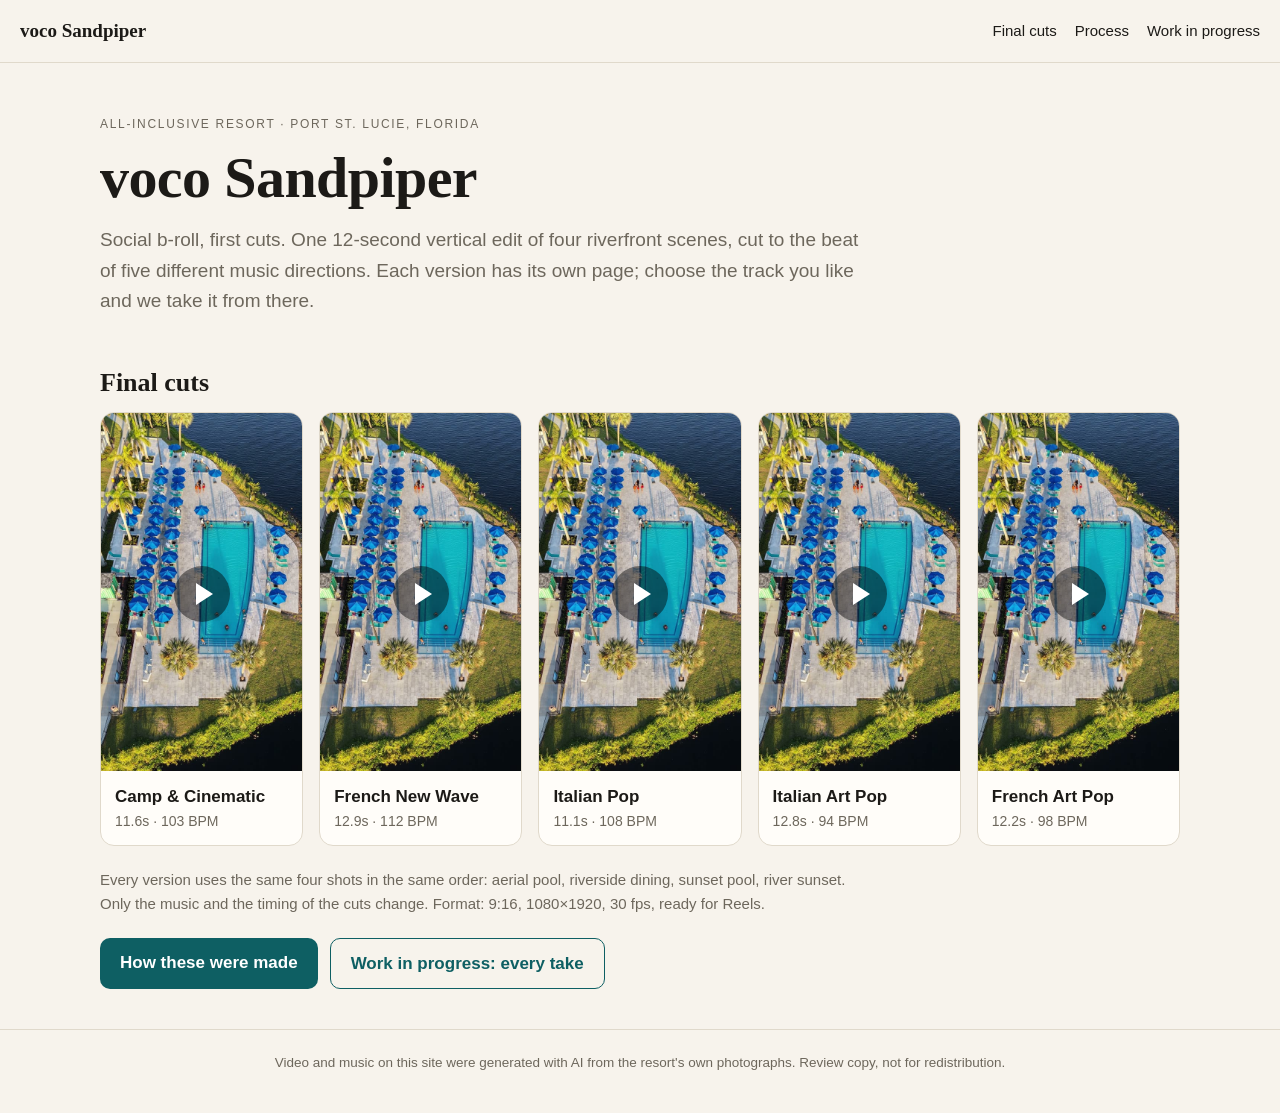
==== index.html @ e638c6e7 "voco Sandpiper: client review site (final cuts, process, work in progress) Co-Authored-By: Claude Fa" ====
<!doctype html><html lang="en"><head><meta charset="utf-8"><meta name="viewport" content="width=device-width, initial-scale=1"><meta name="robots" content="noindex"><title>voco Sandpiper: Social b-roll, first cuts</title><link rel="stylesheet" href="styles.css"></head><body><nav><a class="brand" href="index.html">voco Sandpiper</a><span class="links"><a href="index.html">Final cuts</a><a href="process.html">Process</a><a href="wip.html">Work in progress</a></span></nav><main>
<header class="hero"><p class="eyebrow">All-Inclusive Resort · Port St. Lucie, Florida</p><h1>voco Sandpiper</h1>
<p class="lede">Social b-roll, first cuts. One 12-second vertical edit of four riverfront scenes, cut to the beat of five different
music directions. Each version has its own page; choose the track you like and we take it from there.</p></header>
<h2>Final cuts</h2><div class="grid finals"><a class="card" href="finals/camp_cinematic.html"><img src="media/posters/camp_cinematic.jpg" alt="" loading="lazy"><span class="play" aria-hidden="true"></span><div class="cap"><b>Camp &amp; Cinematic</b><span>11.6s · 103 BPM</span></div></a><a class="card" href="finals/french_new_wave.html"><img src="media/posters/french_new_wave.jpg" alt="" loading="lazy"><span class="play" aria-hidden="true"></span><div class="cap"><b>French New Wave</b><span>12.9s · 112 BPM</span></div></a><a class="card" href="finals/italian_pop.html"><img src="media/posters/italian_pop.jpg" alt="" loading="lazy"><span class="play" aria-hidden="true"></span><div class="cap"><b>Italian Pop</b><span>11.1s · 108 BPM</span></div></a><a class="card" href="finals/italian_art_pop.html"><img src="media/posters/italian_art_pop.jpg" alt="" loading="lazy"><span class="play" aria-hidden="true"></span><div class="cap"><b>Italian Art Pop</b><span>12.8s · 94 BPM</span></div></a><a class="card" href="finals/french_art_pop.html"><img src="media/posters/french_art_pop.jpg" alt="" loading="lazy"><span class="play" aria-hidden="true"></span><div class="cap"><b>French Art Pop</b><span>12.2s · 98 BPM</span></div></a></div>
<p class="note">Every version uses the same four shots in the same order: aerial pool, riverside dining, sunset pool,
river sunset. Only the music and the timing of the cuts change. Format: 9:16, 1080×1920, 30 fps, ready for Reels.</p>
<div class="row"><a class="btn" href="process.html">How these were made</a><a class="btn ghost" href="wip.html">Work in progress: every take</a></div>
</main><footer>Video and music on this site were generated with AI from the resort's own photographs. Review copy, not for redistribution.</footer></body></html>
---- styles.css ----
:root{--bg:#f7f3ec;--card:#fffdf9;--ink:#1c1a17;--mute:#6d675c;--line:#e0d9cb;--accent:#0e5f63;--accent-ink:#fff}
@media (prefers-color-scheme:dark){:root{--bg:#131516;--card:#1b1e20;--ink:#eeebe4;--mute:#a09c93;--line:#2e3235;--accent:#63c7c2;--accent-ink:#0a2423}}
*{box-sizing:border-box}
body{margin:0;background:var(--bg);color:var(--ink);font:17px/1.6 -apple-system,BlinkMacSystemFont,"Segoe UI",Helvetica,Arial,sans-serif}
h1,h2,h3{font-family:"Iowan Old Style","Palatino Linotype",Palatino,Georgia,serif;font-weight:600;line-height:1.15;text-wrap:balance;margin:0}
h1{font-size:clamp(34px,6vw,58px);letter-spacing:-.01em}h2{font-size:26px;margin:44px 0 14px}h3{font-size:21px;margin-bottom:6px}
a{color:var(--accent)}img,video{max-width:100%;display:block}
nav{display:flex;justify-content:space-between;align-items:center;gap:12px;flex-wrap:wrap;padding:16px 20px;border-bottom:1px solid var(--line)}
nav a{text-decoration:none;color:var(--ink);font-size:15px}nav .brand{font-family:"Iowan Old Style",Palatino,Georgia,serif;font-size:19px;font-weight:600}
nav .links{display:flex;gap:18px;flex-wrap:wrap}
main{max-width:1120px;margin:0 auto;padding:0 20px 40px}
.hero{padding:52px 0 8px;max-width:760px}.eyebrow{text-transform:uppercase;letter-spacing:.14em;font-size:12px;color:var(--mute);margin:0 0 10px}
.lede{font-size:19px;color:var(--mute);margin:14px 0 0}
.grid{display:grid;gap:16px}.finals{grid-template-columns:repeat(auto-fill,minmax(190px,1fr))}
.stills{grid-template-columns:repeat(auto-fill,minmax(220px,1fr))}.takes{grid-template-columns:repeat(auto-fill,minmax(210px,1fr))}
.card{position:relative;display:block;border-radius:14px;overflow:hidden;background:var(--card);border:1px solid var(--line);text-decoration:none;color:var(--ink)}
.card img{width:100%;aspect-ratio:9/16;object-fit:cover}.card .cap{padding:12px 14px;display:flex;flex-direction:column}.card .cap span{color:var(--mute);font-size:14px}
.play{position:absolute;left:50%;top:42%;width:56px;height:56px;margin:-28px;border-radius:50%;background:rgba(0,0,0,.45)}
.play:after{content:"";position:absolute;left:22px;top:17px;border:11px solid transparent;border-left:17px solid #fff;border-right:0}
.note,.muted{color:var(--mute)}.note{font-size:15px;max-width:760px;margin-top:22px}
.row{display:flex;gap:12px;flex-wrap:wrap;margin-top:22px}.btn{background:var(--accent);color:var(--accent-ink);padding:11px 20px;border-radius:10px;text-decoration:none;font-weight:600}
.btn.ghost{background:transparent;color:var(--accent);border:1px solid var(--accent)}
.final{display:grid;grid-template-columns:minmax(260px,400px) 1fr;gap:40px;padding-top:36px;align-items:start}
.player video{width:100%;aspect-ratio:9/16;border-radius:16px;background:#000}
@media (max-width:760px){.final{grid-template-columns:1fr;gap:22px}}
dl{display:grid;grid-template-columns:auto 1fr;gap:6px 18px;margin:22px 0}dt{color:var(--mute)}dd{margin:0}
table{border-collapse:collapse;width:100%;max-width:420px;font-size:15px}th,td{text-align:left;padding:6px 14px 6px 0;border-bottom:1px solid var(--line)}th{color:var(--mute);font-weight:500}
.pager{justify-content:space-between;font-size:15px}.pager a{text-decoration:none}
section h2 span{display:inline-grid;place-items:center;width:34px;height:34px;border-radius:50%;background:var(--accent);color:var(--accent-ink);font:600 15px -apple-system,sans-serif;margin-right:12px;vertical-align:middle}
section p{max-width:760px}
figure{margin:0;background:var(--card);border:1px solid var(--line);border-radius:12px;overflow:hidden}
figure img,figure video{width:100%}figure video{aspect-ratio:9/16;background:#000}
figcaption{padding:10px 12px;font-size:14px;color:var(--mute);display:flex;flex-direction:column;gap:2px}figcaption b{color:var(--ink)}
.tag{align-self:flex-start;background:var(--accent);color:var(--accent-ink);border-radius:999px;padding:1px 10px;font-size:12px;font-weight:600}
.board{display:grid;gap:16px;margin-top:16px}.shot{display:grid;grid-template-columns:150px 1fr;gap:18px;background:var(--card);border:1px solid var(--line);border-radius:12px;padding:14px}
.shot img{border-radius:8px}.shot p{margin:4px 0;font-size:15.5px}
.tracks{display:grid;gap:16px;margin-top:16px}.track{background:var(--card);border:1px solid var(--line);border-radius:12px;padding:16px;display:grid;gap:8px}
.track b{font-size:18px}.track p{margin:0;font-size:15px;color:var(--mute)}audio{width:100%}
.tl{display:flex;height:34px;border-radius:8px;overflow:hidden;border:1px solid var(--line)}
.tl div{display:flex;align-items:center;justify-content:center;font-size:12px;white-space:nowrap;overflow:hidden;padding:0 4px;border-right:2px solid var(--card)}
.tl div:nth-child(odd){background:color-mix(in srgb,var(--accent) 26%,transparent)}.tl div:nth-child(even){background:color-mix(in srgb,var(--accent) 12%,transparent)}
.wide video{width:100%;border-radius:14px;background:#000;margin-top:26px}
footer{border-top:1px solid var(--line);padding:22px 20px 40px;color:var(--mute);font-size:13.5px;text-align:center}
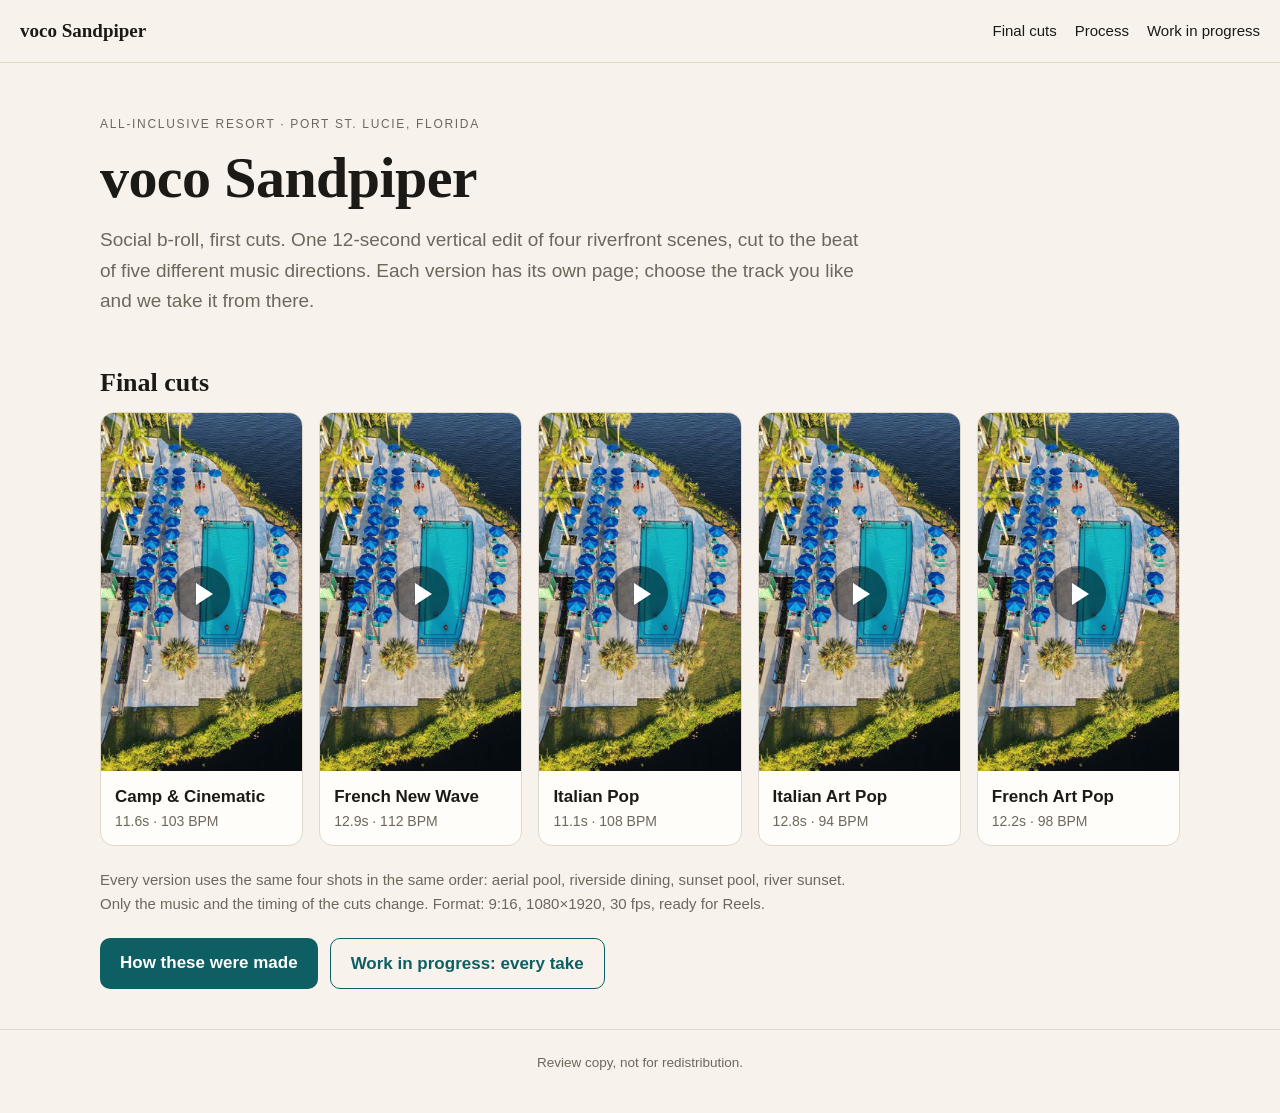
==== commit 1d4c221a: "Remove footer disclosure line Co-Authored-By: Claude Fable 5.2 <noreply@anthropic.com>" ====
--- a/index.html
+++ b/index.html
@@ -6,4 +6,4 @@
 <p class="note">Every version uses the same four shots in the same order: aerial pool, riverside dining, sunset pool,
 river sunset. Only the music and the timing of the cuts change. Format: 9:16, 1080×1920, 30 fps, ready for Reels.</p>
 <div class="row"><a class="btn" href="process.html">How these were made</a><a class="btn ghost" href="wip.html">Work in progress: every take</a></div>
-</main><footer>Video and music on this site were generated with AI from the resort's own photographs. Review copy, not for redistribution.</footer></body></html>+</main><footer>Review copy, not for redistribution.</footer></body></html>
